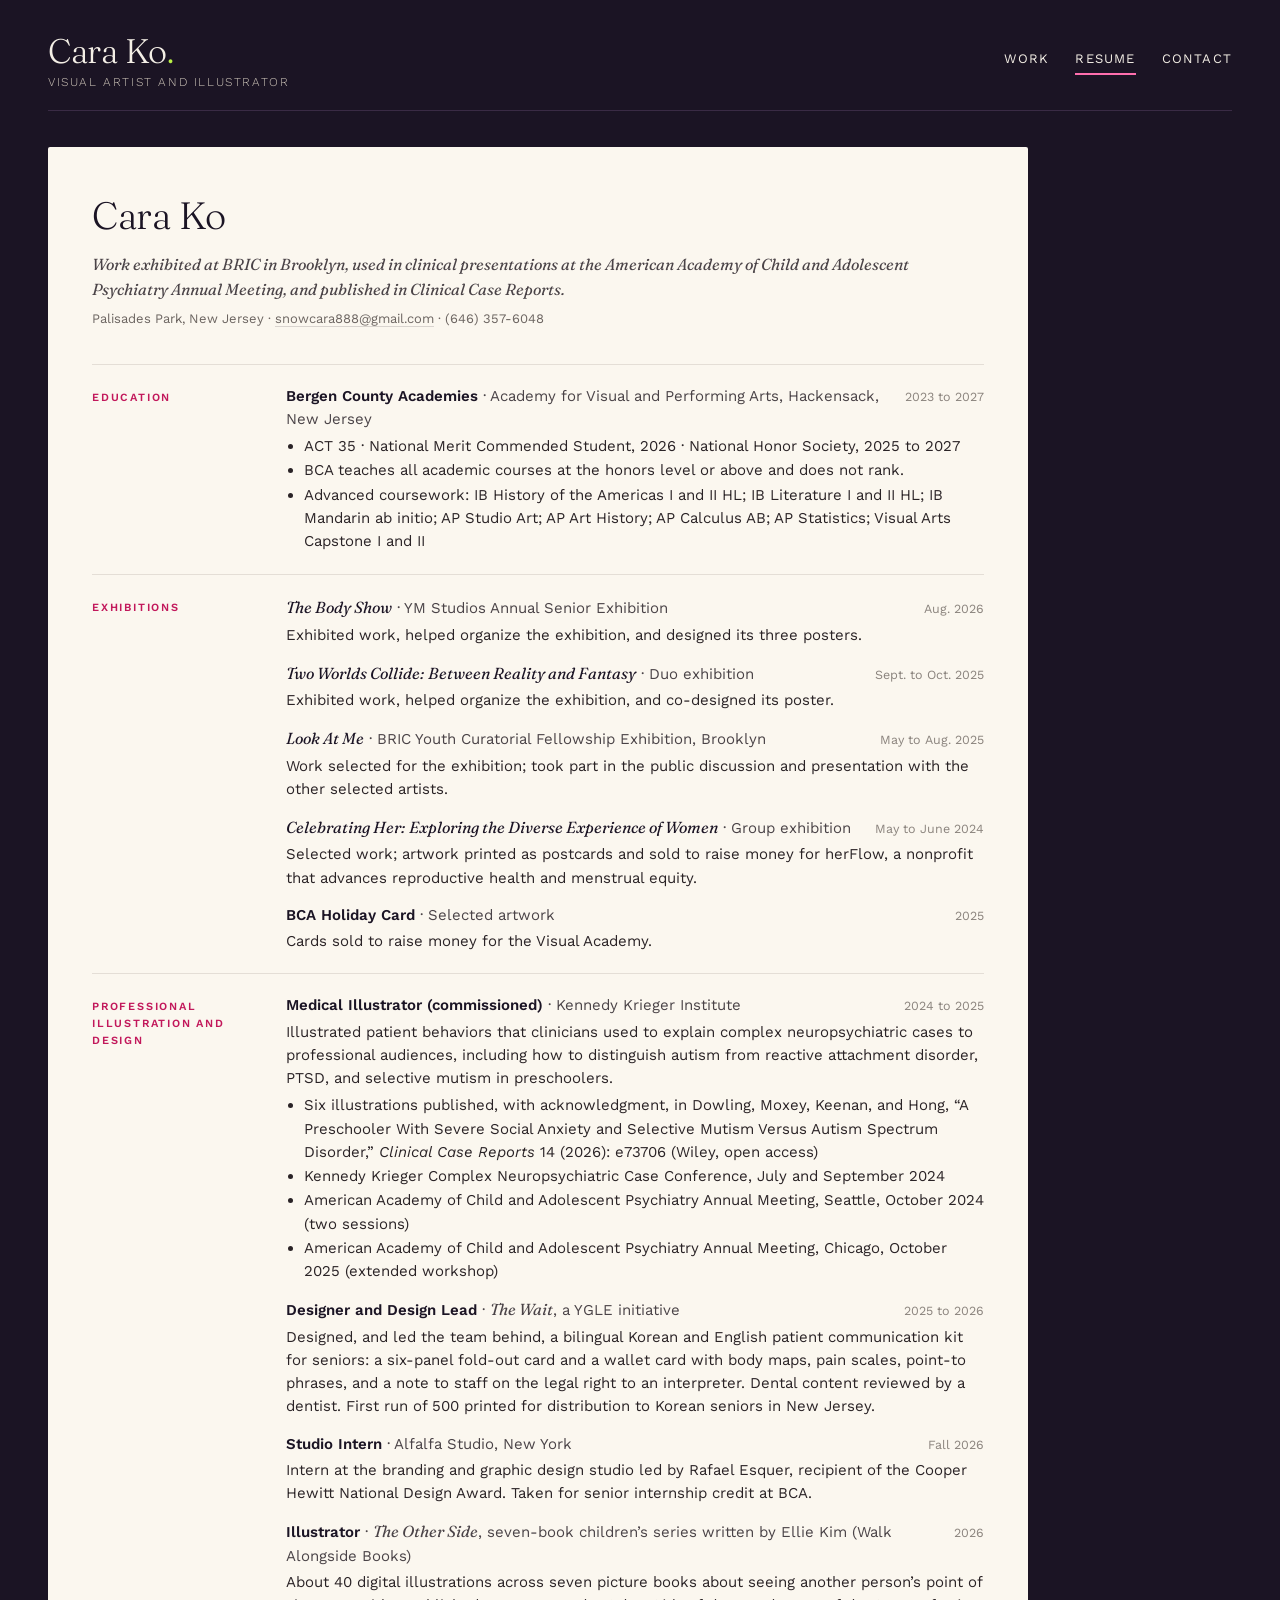
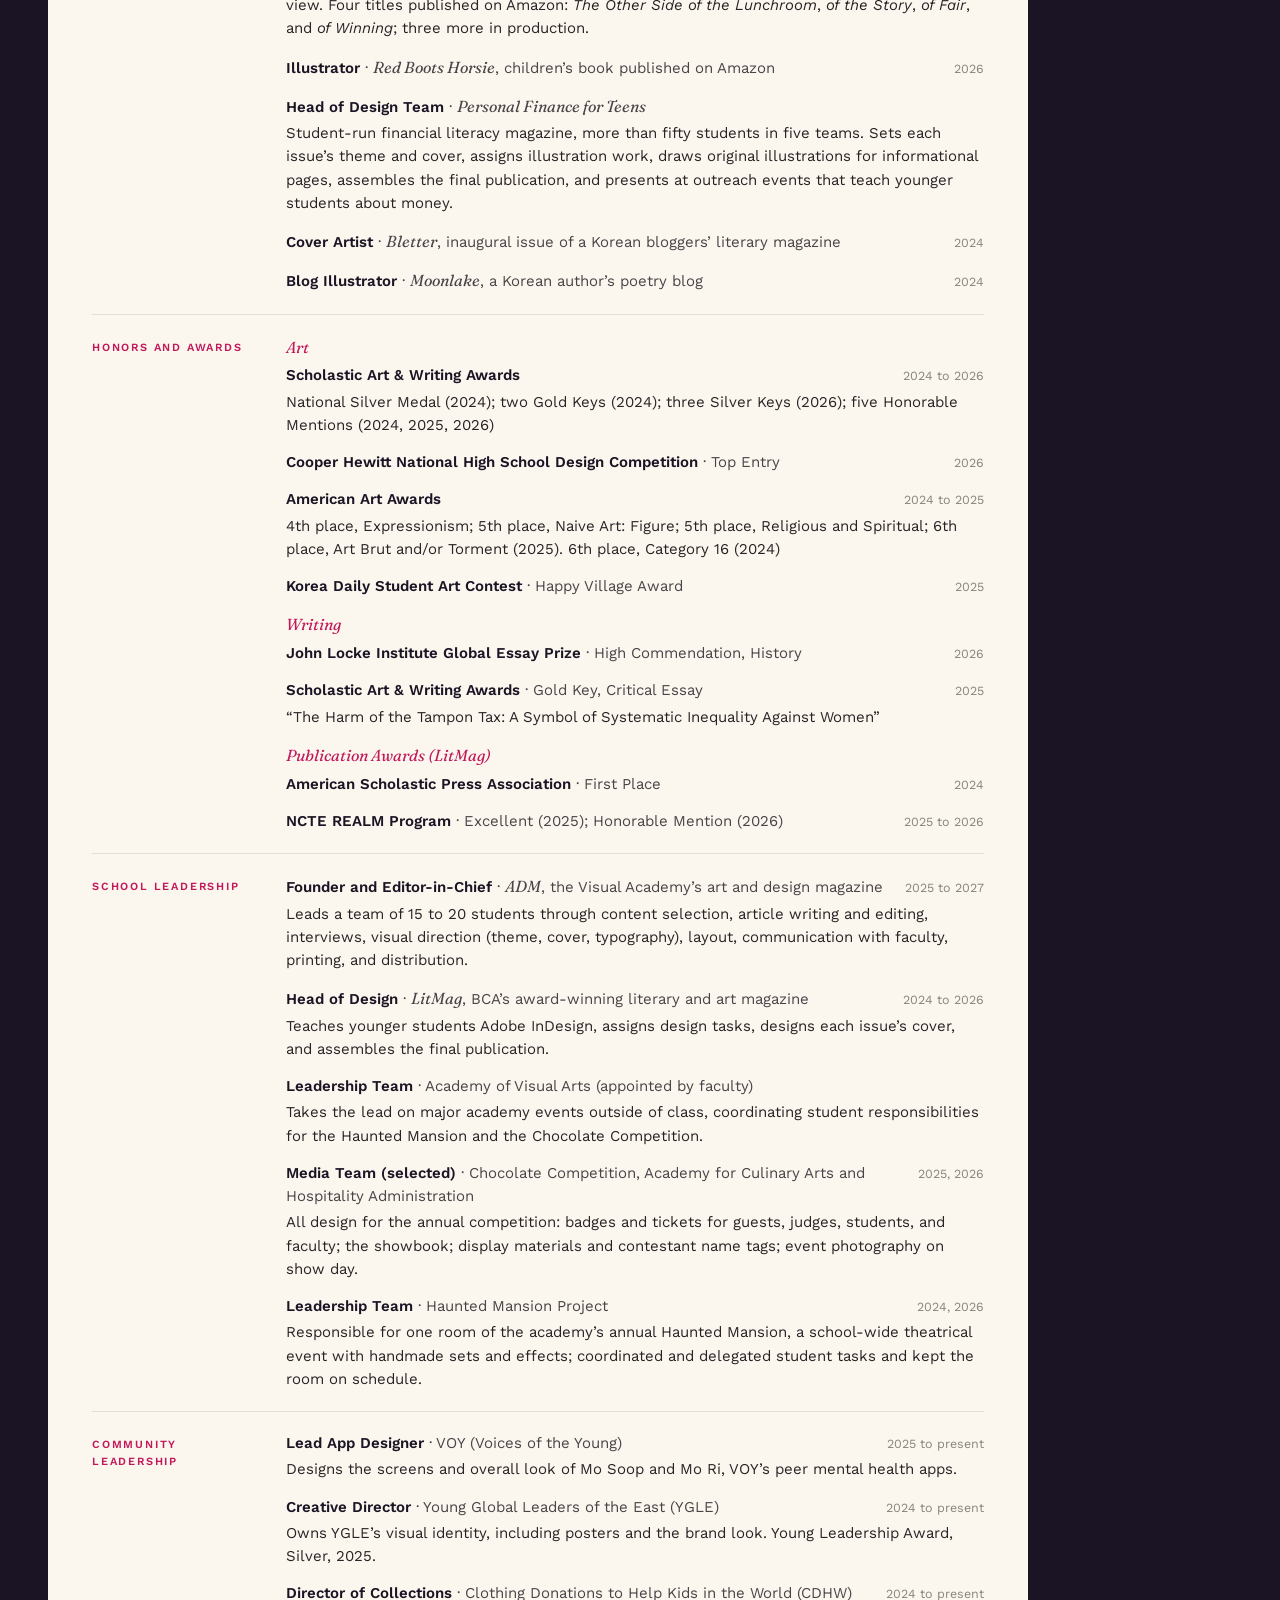
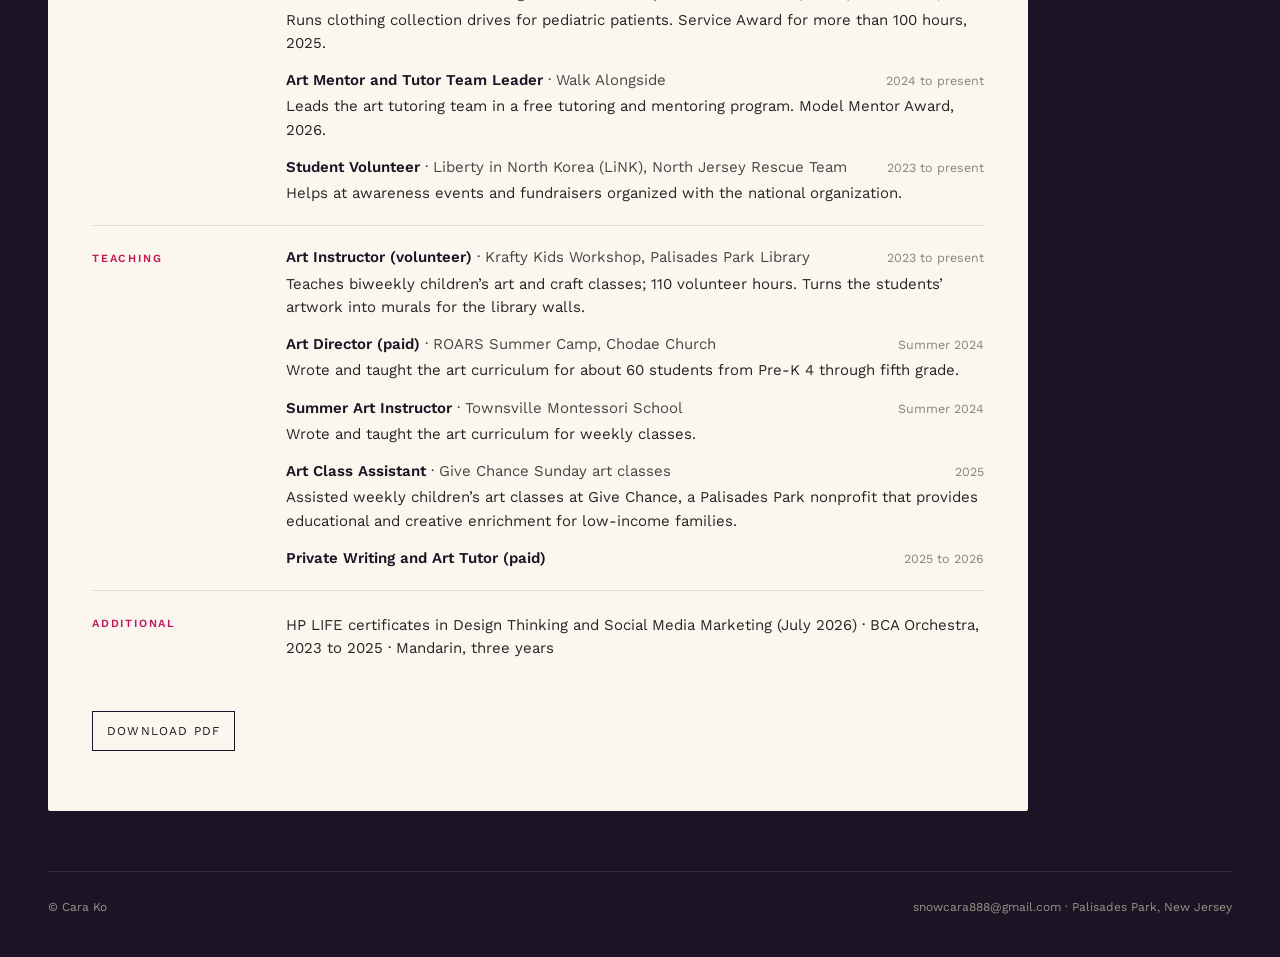
==== resume.html @ 6dc8f52a "Add files via upload" ====
<!doctype html>
<html lang="en">
<head>
<meta charset="utf-8">
<meta name="viewport" content="width=device-width, initial-scale=1">
<title>Cara Ko · Resume</title>
<link rel="stylesheet" href="style.css">
</head>
<body>
<div class="wrap">
  <header class="top">
    <a class="brand" href="index.html">Cara Ko<span class="dot">.</span><small>Visual artist and illustrator</small></a>
    <nav>
      <a href="index.html">Work</a>
      <a href="resume.html" class="on">Resume</a>
      <a href="mailto:snowcara888@gmail.com">Contact</a>
    </nav>
  </header>

  <main class="resume">
    <h1>Cara Ko</h1>
    <p class="lede">Work exhibited at BRIC in Brooklyn, used in clinical presentations at the American Academy of Child and Adolescent Psychiatry Annual Meeting, and published in Clinical Case Reports.</p>
    <div class="contact">Palisades Park, New Jersey · <a href="mailto:snowcara888@gmail.com">snowcara888@gmail.com</a> · (646) 357-6048</div>

    <section class="sec">
      <h2>Education</h2>
      <div>
        <div class="e">
          <div class="row"><div class="h">Bergen County Academies <span class="o">· Academy for Visual and Performing Arts, Hackensack, New Jersey</span></div><div class="d">2023 to 2027</div></div>
          <ul>
            <li>ACT 35 · National Merit Commended Student, 2026 · National Honor Society, 2025 to 2027</li>
            <li>BCA teaches all academic courses at the honors level or above and does not rank.</li>
            <li>Advanced coursework: IB History of the Americas I and II HL; IB Literature I and II HL; IB Mandarin ab initio; AP Studio Art; AP Art History; AP Calculus AB; AP Statistics; Visual Arts Capstone I and II</li>
          </ul>
        </div>
      </div>
    </section>

    <section class="sec">
      <h2>Exhibitions</h2>
      <div>
        <div class="e"><div class="row"><div class="h"><i>The Body Show</i> <span class="o">· YM Studios Annual Senior Exhibition</span></div><div class="d">Aug. 2026</div></div><div class="b">Exhibited work, helped organize the exhibition, and designed its three posters.</div></div>
        <div class="e"><div class="row"><div class="h"><i>Two Worlds Collide: Between Reality and Fantasy</i> <span class="o">· Duo exhibition</span></div><div class="d">Sept. to Oct. 2025</div></div><div class="b">Exhibited work, helped organize the exhibition, and co-designed its poster.</div></div>
        <div class="e"><div class="row"><div class="h"><i>Look At Me</i> <span class="o">· BRIC Youth Curatorial Fellowship Exhibition, Brooklyn</span></div><div class="d">May to Aug. 2025</div></div><div class="b">Work selected for the exhibition; took part in the public discussion and presentation with the other selected artists.</div></div>
        <div class="e"><div class="row"><div class="h"><i>Celebrating Her: Exploring the Diverse Experience of Women</i> <span class="o">· Group exhibition</span></div><div class="d">May to June 2024</div></div><div class="b">Selected work; artwork printed as postcards and sold to raise money for herFlow, a nonprofit that advances reproductive health and menstrual equity.</div></div>
        <div class="e"><div class="row"><div class="h">BCA Holiday Card <span class="o">· Selected artwork</span></div><div class="d">2025</div></div><div class="b">Cards sold to raise money for the Visual Academy.</div></div>
      </div>
    </section>

    <section class="sec">
      <h2>Professional Illustration and Design</h2>
      <div>
        <div class="e">
          <div class="row"><div class="h">Medical Illustrator (commissioned) <span class="o">· Kennedy Krieger Institute</span></div><div class="d">2024 to 2025</div></div>
          <div class="b">Illustrated patient behaviors that clinicians used to explain complex neuropsychiatric cases to professional audiences, including how to distinguish autism from reactive attachment disorder, PTSD, and selective mutism in preschoolers.</div>
          <ul>
            <li>Six illustrations published, with acknowledgment, in Dowling, Moxey, Keenan, and Hong, “A Preschooler With Severe Social Anxiety and Selective Mutism Versus Autism Spectrum Disorder,” <i>Clinical Case Reports</i> 14 (2026): e73706 (Wiley, open access)</li>
            <li>Kennedy Krieger Complex Neuropsychiatric Case Conference, July and September 2024</li>
            <li>American Academy of Child and Adolescent Psychiatry Annual Meeting, Seattle, October 2024 (two sessions)</li>
            <li>American Academy of Child and Adolescent Psychiatry Annual Meeting, Chicago, October 2025 (extended workshop)</li>
          </ul>
        </div>
        <div class="e">
          <div class="row"><div class="h">Designer and Design Lead <span class="o">· <i>The Wait</i>, a YGLE initiative</span></div><div class="d">2025 to 2026</div></div>
          <div class="b">Designed, and led the team behind, a bilingual Korean and English patient communication kit for seniors: a six-panel fold-out card and a wallet card with body maps, pain scales, point-to phrases, and a note to staff on the legal right to an interpreter. Dental content reviewed by a dentist. First run of 500 printed for distribution to Korean seniors in New Jersey.</div>
        </div>
        <div class="e">
          <div class="row"><div class="h">Studio Intern <span class="o">· Alfalfa Studio, New York</span></div><div class="d">Fall 2026</div></div>
          <div class="b">Intern at the branding and graphic design studio led by Rafael Esquer, recipient of the Cooper Hewitt National Design Award. Taken for senior internship credit at BCA.</div>
        </div>
        <div class="e">
          <div class="row"><div class="h">Illustrator <span class="o">· <i>The Other Side</i>, seven-book children’s series written by Ellie Kim (Walk Alongside Books)</span></div><div class="d">2026</div></div>
          <div class="b">About 40 digital illustrations across seven picture books about seeing another person’s point of view. Four titles published on Amazon: <a href="https://a.co/d/08vH377O"><i>The Other Side of the Lunchroom</i></a>, <a href="https://a.co/d/07xS8hRt"><i>of the Story</i></a>, <a href="https://a.co/d/06LGuINt"><i>of Fair</i></a>, and <a href="https://a.co/d/076fmKp7"><i>of Winning</i></a>; three more in production.</div>
        </div>
        <div class="e"><div class="row"><div class="h">Illustrator <span class="o">· <i>Red Boots Horsie</i>, children’s book published on Amazon</span></div><div class="d">2026</div></div></div>
        <div class="e">
          <div class="row"><div class="h">Head of Design Team <span class="o">· <i>Personal Finance for Teens</i></span></div><div class="d"></div></div>
          <div class="b">Student-run financial literacy magazine, more than fifty students in five teams. Sets each issue’s theme and cover, assigns illustration work, draws original illustrations for informational pages, assembles the final publication, and presents at outreach events that teach younger students about money.</div>
        </div>
        <div class="e"><div class="row"><div class="h">Cover Artist <span class="o">· <i>Bletter</i>, inaugural issue of a Korean bloggers’ literary magazine</span></div><div class="d">2024</div></div></div>
        <div class="e"><div class="row"><div class="h">Blog Illustrator <span class="o">· <i>Moonlake</i>, a Korean author’s poetry blog</span></div><div class="d">2024</div></div></div>
      </div>
    </section>

    <section class="sec">
      <h2>Honors and Awards</h2>
      <div>
        <div class="sub">Art</div>
        <div class="e"><div class="row"><div class="h">Scholastic Art &amp; Writing Awards</div><div class="d">2024 to 2026</div></div><div class="b">National Silver Medal (2024); two Gold Keys (2024); three Silver Keys (2026); five Honorable Mentions (2024, 2025, 2026)</div></div>
        <div class="e"><div class="row"><div class="h">Cooper Hewitt National High School Design Competition <span class="o">· Top Entry</span></div><div class="d">2026</div></div></div>
        <div class="e"><div class="row"><div class="h">American Art Awards</div><div class="d">2024 to 2025</div></div><div class="b">4th place, Expressionism; 5th place, Naive Art: Figure; 5th place, Religious and Spiritual; 6th place, Art Brut and/or Torment (2025). 6th place, Category 16 (2024)</div></div>
        <div class="e"><div class="row"><div class="h">Korea Daily Student Art Contest <span class="o">· Happy Village Award</span></div><div class="d">2025</div></div></div>
        <div class="sub">Writing</div>
        <div class="e"><div class="row"><div class="h">John Locke Institute Global Essay Prize <span class="o">· High Commendation, History</span></div><div class="d">2026</div></div></div>
        <div class="e"><div class="row"><div class="h">Scholastic Art &amp; Writing Awards <span class="o">· Gold Key, Critical Essay</span></div><div class="d">2025</div></div><div class="b">“The Harm of the Tampon Tax: A Symbol of Systematic Inequality Against Women”</div></div>
        <div class="sub">Publication Awards (LitMag)</div>
        <div class="e"><div class="row"><div class="h">American Scholastic Press Association <span class="o">· First Place</span></div><div class="d">2024</div></div></div>
        <div class="e"><div class="row"><div class="h">NCTE REALM Program <span class="o">· Excellent (2025); Honorable Mention (2026)</span></div><div class="d">2025 to 2026</div></div></div>
      </div>
    </section>

    <section class="sec">
      <h2>School Leadership</h2>
      <div>
        <div class="e"><div class="row"><div class="h">Founder and Editor-in-Chief <span class="o">· <i>ADM</i>, the Visual Academy’s art and design magazine</span></div><div class="d">2025 to 2027</div></div><div class="b">Leads a team of 15 to 20 students through content selection, article writing and editing, interviews, visual direction (theme, cover, typography), layout, communication with faculty, printing, and distribution.</div></div>
        <div class="e"><div class="row"><div class="h">Head of Design <span class="o">· <i>LitMag</i>, BCA’s award-winning literary and art magazine</span></div><div class="d">2024 to 2026</div></div><div class="b">Teaches younger students Adobe InDesign, assigns design tasks, designs each issue’s cover, and assembles the final publication.</div></div>
        <div class="e"><div class="row"><div class="h">Leadership Team <span class="o">· Academy of Visual Arts (appointed by faculty)</span></div><div class="d"></div></div><div class="b">Takes the lead on major academy events outside of class, coordinating student responsibilities for the Haunted Mansion and the Chocolate Competition.</div></div>
        <div class="e"><div class="row"><div class="h">Media Team (selected) <span class="o">· Chocolate Competition, Academy for Culinary Arts and Hospitality Administration</span></div><div class="d">2025, 2026</div></div><div class="b">All design for the annual competition: badges and tickets for guests, judges, students, and faculty; the showbook; display materials and contestant name tags; event photography on show day.</div></div>
        <div class="e"><div class="row"><div class="h">Leadership Team <span class="o">· Haunted Mansion Project</span></div><div class="d">2024, 2026</div></div><div class="b">Responsible for one room of the academy’s annual Haunted Mansion, a school-wide theatrical event with handmade sets and effects; coordinated and delegated student tasks and kept the room on schedule.</div></div>
      </div>
    </section>

    <section class="sec">
      <h2>Community Leadership</h2>
      <div>
        <div class="e"><div class="row"><div class="h">Lead App Designer <span class="o">· VOY (Voices of the Young)</span></div><div class="d">2025 to present</div></div><div class="b">Designs the screens and overall look of Mo Soop and Mo Ri, VOY’s peer mental health apps.</div></div>
        <div class="e"><div class="row"><div class="h">Creative Director <span class="o">· Young Global Leaders of the East (YGLE)</span></div><div class="d">2024 to present</div></div><div class="b">Owns YGLE’s visual identity, including posters and the brand look. Young Leadership Award, Silver, 2025.</div></div>
        <div class="e"><div class="row"><div class="h">Director of Collections <span class="o">· Clothing Donations to Help Kids in the World (CDHW)</span></div><div class="d">2024 to present</div></div><div class="b">Runs clothing collection drives for pediatric patients. Service Award for more than 100 hours, 2025.</div></div>
        <div class="e"><div class="row"><div class="h">Art Mentor and Tutor Team Leader <span class="o">· Walk Alongside</span></div><div class="d">2024 to present</div></div><div class="b">Leads the art tutoring team in a free tutoring and mentoring program. Model Mentor Award, 2026.</div></div>
        <div class="e"><div class="row"><div class="h">Student Volunteer <span class="o">· Liberty in North Korea (LiNK), North Jersey Rescue Team</span></div><div class="d">2023 to present</div></div><div class="b">Helps at awareness events and fundraisers organized with the national organization.</div></div>
      </div>
    </section>

    <section class="sec">
      <h2>Teaching</h2>
      <div>
        <div class="e"><div class="row"><div class="h">Art Instructor (volunteer) <span class="o">· Krafty Kids Workshop, Palisades Park Library</span></div><div class="d">2023 to present</div></div><div class="b">Teaches biweekly children’s art and craft classes; 110 volunteer hours. Turns the students’ artwork into murals for the library walls.</div></div>
        <div class="e"><div class="row"><div class="h">Art Director (paid) <span class="o">· ROARS Summer Camp, Chodae Church</span></div><div class="d">Summer 2024</div></div><div class="b">Wrote and taught the art curriculum for about 60 students from Pre-K 4 through fifth grade.</div></div>
        <div class="e"><div class="row"><div class="h">Summer Art Instructor <span class="o">· Townsville Montessori School</span></div><div class="d">Summer 2024</div></div><div class="b">Wrote and taught the art curriculum for weekly classes.</div></div>
        <div class="e"><div class="row"><div class="h">Art Class Assistant <span class="o">· Give Chance Sunday art classes</span></div><div class="d">2025</div></div><div class="b">Assisted weekly children’s art classes at Give Chance, a Palisades Park nonprofit that provides educational and creative enrichment for low-income families.</div></div>
        <div class="e"><div class="row"><div class="h">Private Writing and Art Tutor (paid)</div><div class="d">2025 to 2026</div></div></div>
      </div>
    </section>

    <section class="sec">
      <h2>Additional</h2>
      <div><div class="e"><div class="b">HP LIFE certificates in Design Thinking and Social Media Marketing (July 2026) · BCA Orchestra, 2023 to 2025 · Mandarin, three years</div></div></div>
    </section>

    <a class="dl" href="Cara_Ko_Resume.pdf">Download PDF</a>
  </main>

  <footer>
    <span>© Cara Ko</span>
    <span>snowcara888@gmail.com · Palisades Park, New Jersey</span>
  </footer>
</div>
</body>
</html>
---- style.css ----
@import url('https://fonts.googleapis.com/css2?family=Fraunces:ital,opsz,wght@0,9..144,300;0,9..144,500;0,9..144,600;1,9..144,300;1,9..144,400&family=Work+Sans:wght@400;500;600&display=swap');

:root {
  --ink: #161616;
  --mid: #555;
  --soft: #8a8a8a;
  --rule: #e4e1dc;
  --paper: #fbfaf7;
  --accent: #d2452b;
  --serif: 'Fraunces', Georgia, serif;
  --sans: 'Work Sans', Helvetica, Arial, sans-serif;
}
* { box-sizing: border-box; }
html, body { margin: 0; }
body {
  font-family: var(--sans); color: var(--ink); background: var(--paper);
  font-size: 15px; line-height: 1.55; -webkit-font-smoothing: antialiased;
}
a { color: inherit; text-decoration: none; }
img { display: block; max-width: 100%; height: auto; }

.wrap { max-width: 1240px; margin: 0 auto; padding: 0 28px; }

/* Header */
header.top { display: flex; align-items: baseline; justify-content: space-between; padding: 34px 0 22px; border-bottom: 1px solid var(--ink); }
.brand { font-family: var(--serif); font-weight: 300; font-size: 34px; letter-spacing: -0.5px; line-height: 1; }
.brand .dot { color: var(--accent); }
.brand small { display: block; font-family: var(--sans); font-size: 12px; letter-spacing: 1.6px; text-transform: uppercase; color: var(--mid); margin-top: 8px; }
nav { display: flex; gap: 26px; font-size: 13px; letter-spacing: 1.2px; text-transform: uppercase; }
nav a { padding-bottom: 4px; border-bottom: 2px solid transparent; }
nav a.on, nav a:hover { border-color: var(--accent); }

/* Intro */
.intro { padding: 44px 0 28px; max-width: 760px; }
.intro h1 { font-family: var(--serif); font-weight: 300; font-size: 40px; line-height: 1.08; margin: 0 0 14px; letter-spacing: -0.6px; }
.intro h1 em { font-style: italic; font-weight: 400; }
.intro p { color: var(--mid); margin: 0; font-size: 16px; }

/* Gallery */
.gallery { columns: 3; column-gap: 22px; padding: 18px 0 60px; }
@media (max-width: 980px) { .gallery { columns: 2; } }
@media (max-width: 600px) { .gallery { columns: 1; } .wrap { padding: 0 18px; } header.top { flex-direction: column; gap: 16px; } }
.work { break-inside: avoid; margin: 0 0 22px; cursor: pointer; }
.work figure { margin: 0; }
.work .frame { background: #fff; border: 1px solid var(--rule); padding: 10px; transition: transform .25s ease, box-shadow .25s ease; position: relative; }
.work:hover .frame { transform: translateY(-3px); box-shadow: 0 14px 30px rgba(0,0,0,.08); }
.work .play { position: absolute; left: 50%; top: 50%; width: 54px; height: 54px; margin: -27px 0 0 -27px; border-radius: 50%; background: rgba(22,22,22,.78); color: #fff; display: grid; place-items: center; font-size: 20px; }
.work figcaption { display: flex; justify-content: space-between; gap: 12px; padding: 9px 2px 0; }
.work .t { font-family: var(--serif); font-size: 17px; font-weight: 500; }
.work .m { color: var(--soft); font-size: 12px; text-align: right; padding-top: 3px; }
.work .num { color: var(--accent); font-size: 11px; letter-spacing: 1.2px; margin-right: 8px; }

/* Lightbox */
.lb { position: fixed; inset: 0; background: var(--paper); display: none; z-index: 50; overflow-y: auto; }
.lb.open { display: block; }
.lb .inner { max-width: 1240px; margin: 0 auto; padding: 28px; display: grid; grid-template-columns: minmax(0, 1fr) 340px; gap: 36px; align-items: start; min-height: 100vh; }
@media (max-width: 900px) { .lb .inner { grid-template-columns: 1fr; } }
.lb .media img, .lb .media video { width: 100%; background: #fff; border: 1px solid var(--rule); padding: 10px; }
.lb .media img + img { margin-top: 18px; }
.lb .side { position: sticky; top: 28px; }
.lb .side .num { color: var(--accent); font-size: 12px; letter-spacing: 1.6px; }
.lb .side h2 { font-family: var(--serif); font-weight: 400; font-size: 30px; margin: 6px 0 4px; line-height: 1.1; }
.lb .side .medium { color: var(--soft); font-size: 13px; margin-bottom: 18px; }
.lb .side p { color: #333; font-size: 15px; }
.lb .ctrl { display: flex; gap: 10px; margin-top: 26px; }
.lb button { font-family: var(--sans); font-size: 12px; letter-spacing: 1.2px; text-transform: uppercase; background: #fff; border: 1px solid var(--ink); padding: 9px 14px; cursor: pointer; }
.lb button:hover { background: var(--ink); color: #fff; }
.lb .close { position: fixed; top: 18px; right: 22px; font-size: 13px; letter-spacing: 1.2px; text-transform: uppercase; background: #fff; border: 1px solid var(--ink); padding: 8px 12px; cursor: pointer; z-index: 2; }

/* Footer */
footer { border-top: 1px solid var(--rule); padding: 26px 0 40px; color: var(--soft); font-size: 12px; display: flex; justify-content: space-between; flex-wrap: wrap; gap: 10px; }

/* Resume */
.resume { padding: 40px 0 70px; max-width: 900px; }
.resume h1 { font-family: var(--serif); font-weight: 300; font-size: 38px; margin: 0 0 6px; letter-spacing: -0.5px; }
.resume .lede { color: var(--mid); font-size: 16px; margin: 0 0 8px; font-family: var(--serif); font-style: italic; }
.resume .contact { color: var(--soft); font-size: 13px; margin-bottom: 34px; }
.resume .contact a { border-bottom: 1px solid var(--rule); }
.sec { display: grid; grid-template-columns: 170px 1fr; gap: 24px; padding: 20px 0; border-top: 1px solid var(--rule); }
@media (max-width: 640px) { .sec { grid-template-columns: 1fr; gap: 6px; } }
.sec h2 { font-size: 11px; letter-spacing: 1.8px; text-transform: uppercase; color: var(--accent); margin: 4px 0 0; font-weight: 600; }
.e { margin-bottom: 14px; }
.e:last-child { margin-bottom: 0; }
.e .row { display: flex; justify-content: space-between; gap: 14px; align-items: baseline; }
.e .h { font-weight: 600; }
.e .h i { font-family: var(--serif); font-weight: 400; font-size: 16px; }
.e .o { color: var(--mid); font-weight: 400; }
.e .d { color: var(--soft); font-size: 12.5px; white-space: nowrap; }
.e .b { color: #333; margin-top: 3px; }
.e ul { margin: 4px 0 0; padding-left: 18px; color: #333; }
.e li { margin: 1px 0; }
.sub { font-family: var(--serif); font-style: italic; color: var(--accent); margin: 10px 0 5px; font-size: 16px; }
.sub:first-child { margin-top: 0; }
.resume .dl { display: inline-block; margin-top: 30px; font-size: 12px; letter-spacing: 1.2px; text-transform: uppercase; border: 1px solid var(--ink); padding: 10px 14px; }
.resume .dl:hover { background: var(--ink); color: #fff; }
/* Bold variant: dark backdrop drawn from Cara’s palette; descriptions stay on light panels for easy reading. */
:root {
  --ink: #f4efe6;
  --mid: #cfc6ba;
  --soft: #9a9186;
  --rule: #3a2b45;
  --paper: #1b1424;
  --accent: #ff6fae;
  --accent2: #b8f046;
  --gold: #e9c46a;
  --panel: #fbf7ef;
  --panel-ink: #1b1424;
}
body { background: var(--paper); background-image: radial-gradient(1200px 600px at 80% -10%, #3a1f4d 0%, rgba(58,31,77,0) 60%); }
header.top { border-bottom-color: var(--rule); }
.brand .dot { color: var(--accent2); }
nav a.on, nav a:hover { border-color: var(--accent); }

/* Hero */
.hero { display: grid; grid-template-columns: 1.15fr 1fr; gap: 40px; align-items: center; padding: 40px 0 26px; }
@media (max-width: 900px) { .hero { grid-template-columns: 1fr; } }
.hero .pic { position: relative; }
.hero .pic img { border: 1px solid var(--rule); box-shadow: 0 30px 60px rgba(0,0,0,.45); }
.hero .pic .tag { position: absolute; left: -10px; bottom: 18px; background: var(--accent2); color: #111; font-size: 11px; letter-spacing: 1.6px; text-transform: uppercase; padding: 7px 10px; transform: rotate(-2deg); }
.hero h1 { font-family: var(--serif); font-weight: 300; font-size: 44px; line-height: 1.04; margin: 0 0 16px; letter-spacing: -0.6px; color: var(--ink); }
.hero h1 em { font-style: italic; font-weight: 400; color: var(--accent); }
.hero p { color: var(--mid); font-size: 16px; margin: 0 0 18px; }
.hero .cta { display: inline-block; font-size: 12px; letter-spacing: 1.4px; text-transform: uppercase; border: 1px solid var(--ink); padding: 10px 14px; color: var(--ink); }
.hero .cta:hover { background: var(--ink); color: var(--paper); }

/* Gallery frames */
.work .frame { background: #fff; border-color: transparent; }
.work:hover .frame { box-shadow: 0 18px 40px rgba(0,0,0,.5), 0 0 0 2px var(--accent); }
.work .t { color: var(--ink); }
.work .m { color: var(--soft); }
.work .num { color: var(--accent2); }
.work .play { background: var(--accent); color: #111; }

/* Lightbox: dark stage, light reading panel */
.lb { background: rgba(27,20,36,.98); }
.lb .media img, .lb .media video { background: #fff; border-color: transparent; }
.lb .side { background: var(--panel); color: var(--panel-ink); padding: 26px 26px 28px; border-radius: 2px; }
.lb .side .num { color: #c2185b; }
.lb .side h2 { color: var(--panel-ink); }
.lb .side .medium { color: #6b6460; }
.lb .side p { color: #2a2326; }
.lb button, .lb .close { background: var(--panel); color: var(--panel-ink); border-color: var(--panel-ink); }
.lb button:hover, .lb .close:hover { background: var(--panel-ink); color: var(--panel); }

footer { border-top-color: var(--rule); color: var(--soft); }

/* Resume page: light reading sheet on the dark ground */
.resume { background: var(--panel); color: var(--panel-ink); padding: 40px 44px 60px; margin: 36px 0 60px; max-width: 980px; border-radius: 2px; }
@media (max-width: 640px) { .resume { padding: 26px 18px 40px; } }
.resume h1, .resume .lede { color: var(--panel-ink); }
.resume .lede { color: #4a4347; }
.resume .contact { color: #6b6460; }
.resume .contact a { border-bottom-color: #d9d4cf; }
.sec { border-top-color: #e4ded6; }
.sec h2 { color: #c2185b; }
.e .o { color: #4a4347; } .e .d { color: #8a837d; } .e .b, .e ul { color: #2a2326; }
.sub { color: #c2185b; }
.resume .dl { color: var(--panel-ink); border-color: var(--panel-ink); }
.resume .dl:hover { background: var(--panel-ink); color: var(--panel); }
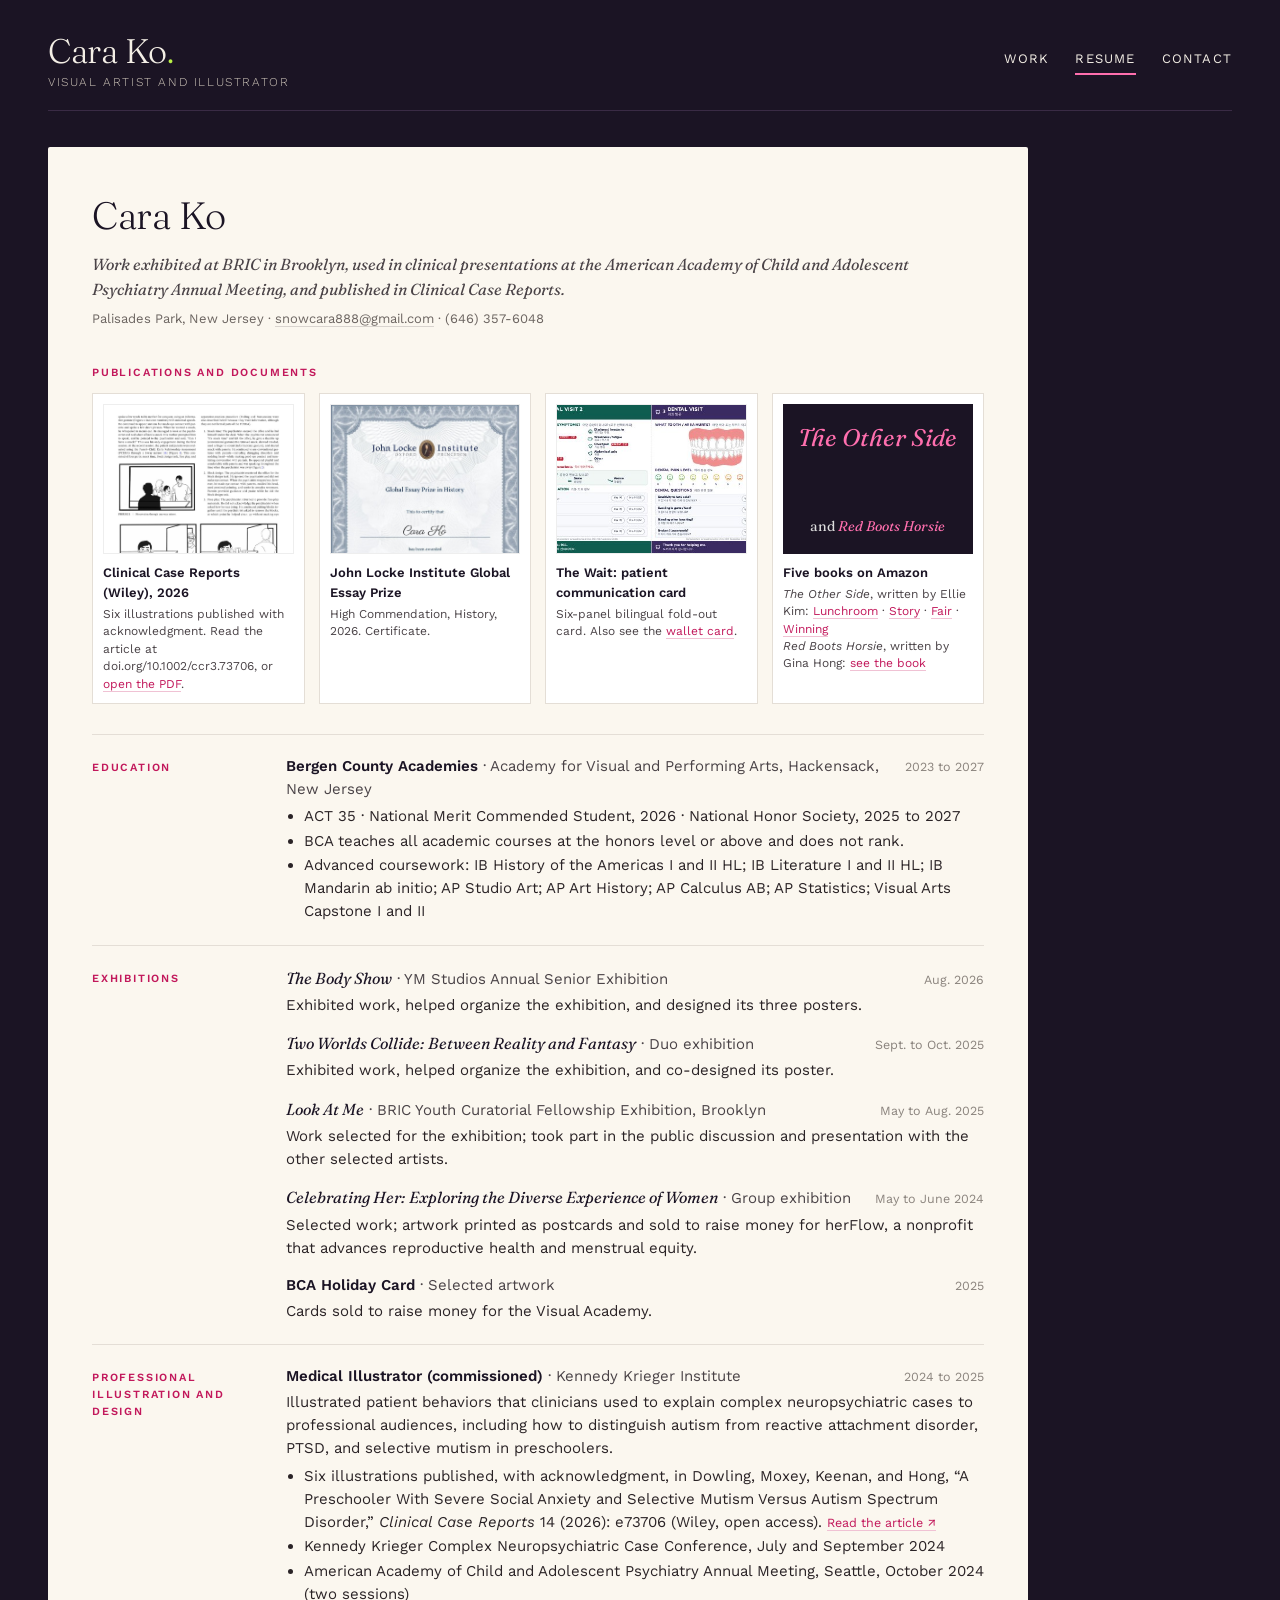
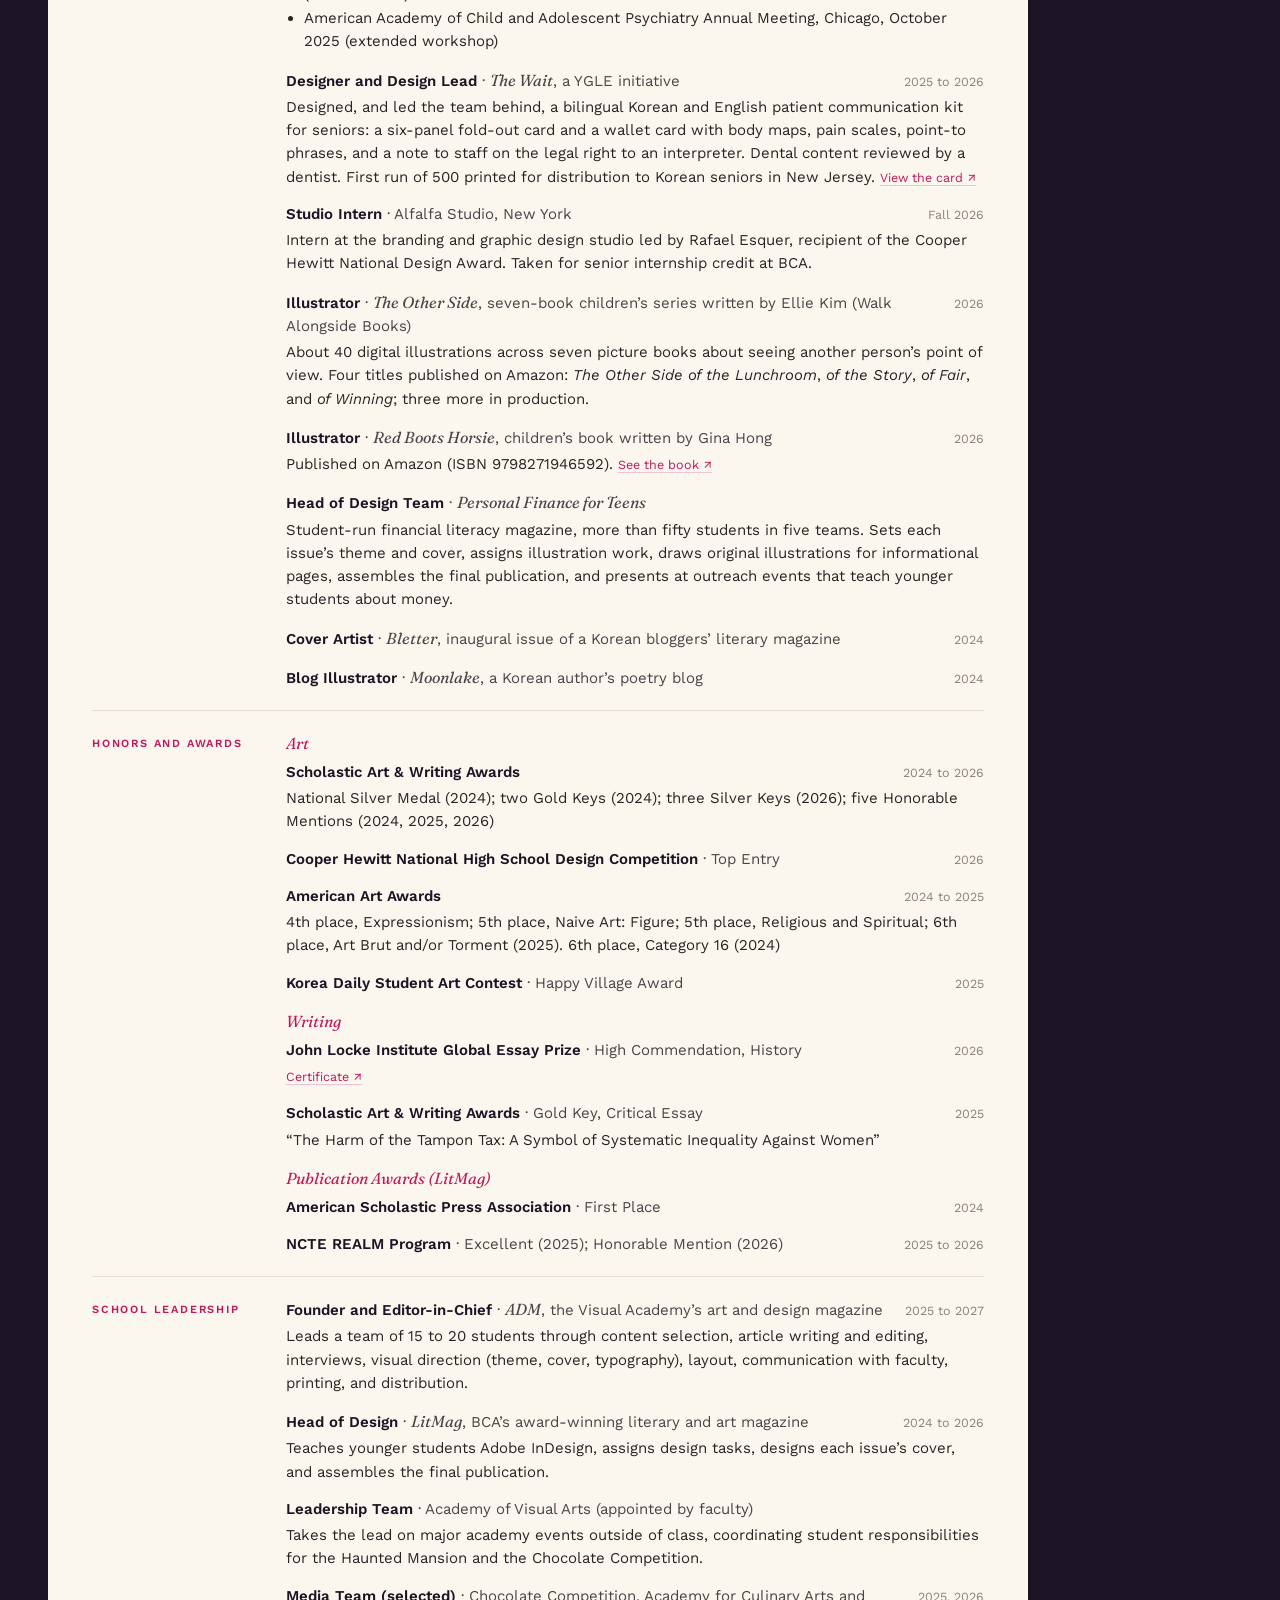
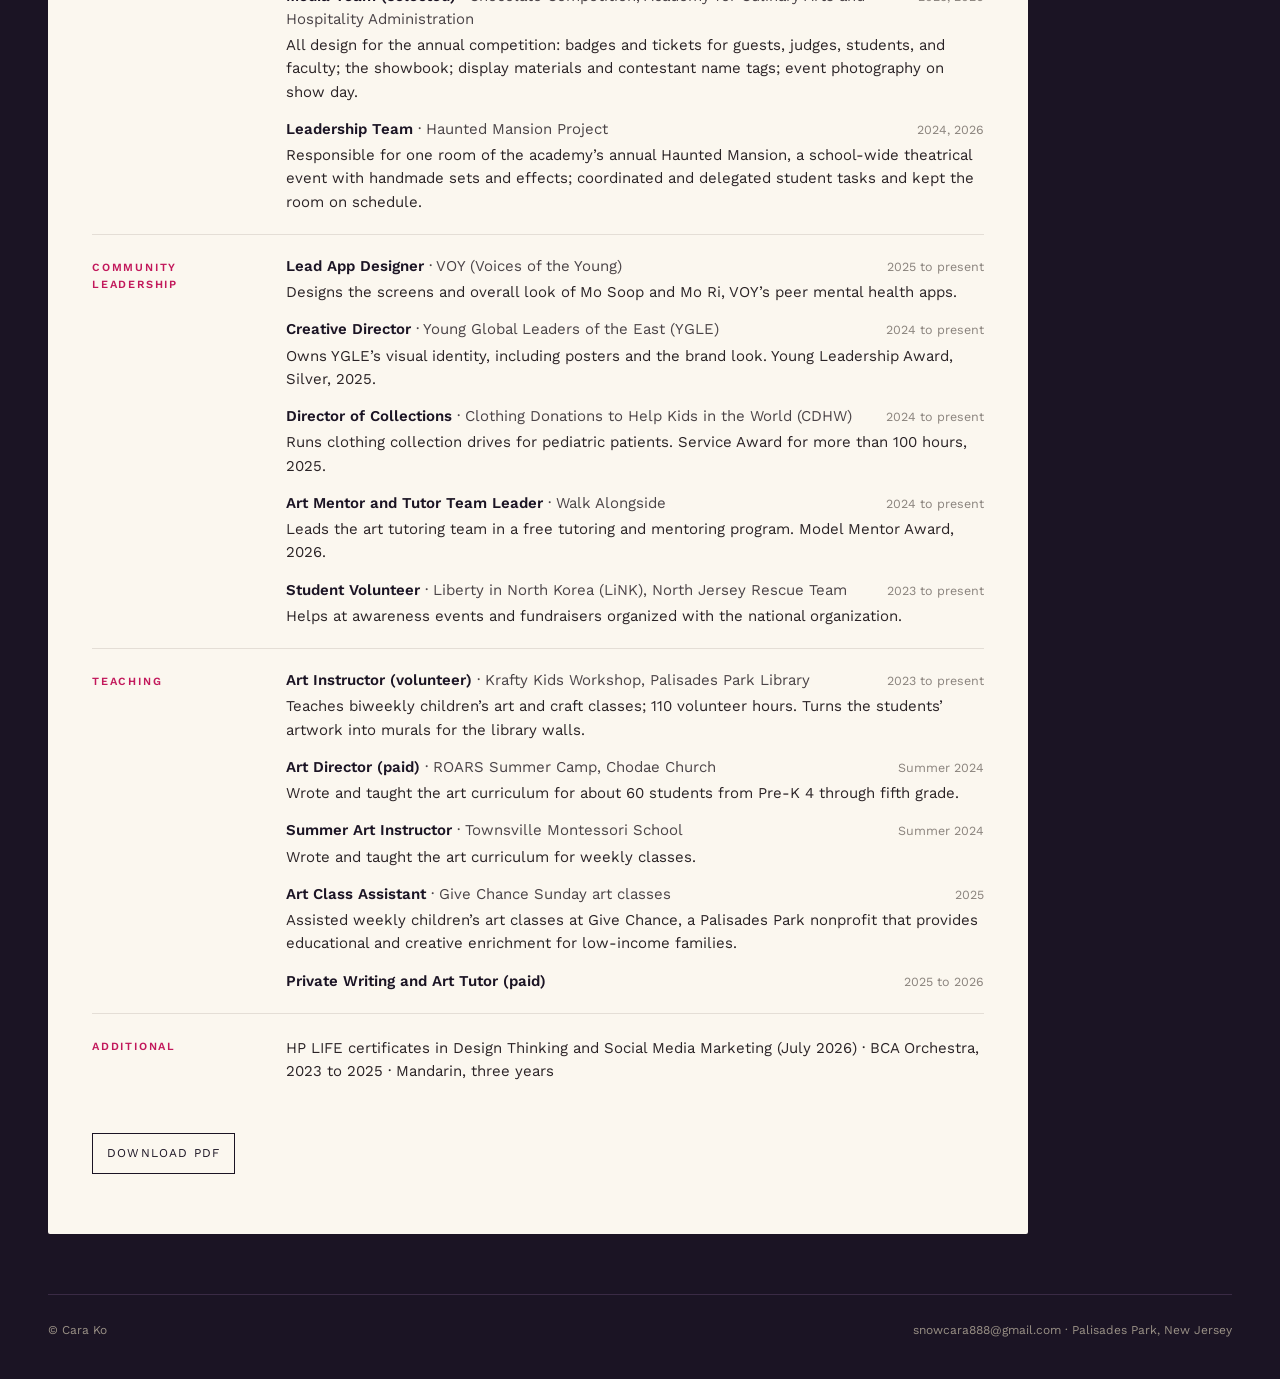
==== commit 82b880f4: "Add files via upload" ====
--- a/resume.html
+++ b/resume.html
@@ -21,6 +21,32 @@
     <h1>Cara Ko</h1>
     <p class="lede">Work exhibited at BRIC in Brooklyn, used in clinical presentations at the American Academy of Child and Adolescent Psychiatry Annual Meeting, and published in Clinical Case Reports.</p>
     <div class="contact">Palisades Park, New Jersey · <a href="mailto:snowcara888@gmail.com">snowcara888@gmail.com</a> · (646) 357-6048</div>
+
+    <section class="docs">
+      <h2>Publications and Documents</h2>
+      <div class="docgrid">
+        <a class="doc" href="https://doi.org/10.1002/ccr3.73706" target="_blank" rel="noopener">
+          <img src="docs/clinical-case-reports-figures.jpg" alt="Figures in Clinical Case Reports">
+          <div class="dt">Clinical Case Reports (Wiley), 2026</div>
+          <div class="dd">Six illustrations published with acknowledgment. Read the article at doi.org/10.1002/ccr3.73706, or <span class="alt" data-href="docs/clinical-case-reports-2026.pdf">open the PDF</span>.</div>
+        </a>
+        <a class="doc" href="docs/john-locke-high-commendation.pdf" target="_blank" rel="noopener">
+          <img src="docs/john-locke.jpg" alt="John Locke Institute High Commendation">
+          <div class="dt">John Locke Institute Global Essay Prize</div>
+          <div class="dd">High Commendation, History, 2026. Certificate.</div>
+        </a>
+        <a class="doc" href="docs/the-wait-card.pdf" target="_blank" rel="noopener">
+          <img src="docs/the-wait-card.jpg" alt="The Wait fold-out card">
+          <div class="dt">The Wait: patient communication card</div>
+          <div class="dd">Six-panel bilingual fold-out card. Also see the <span class="alt" data-href="docs/the-wait-wallet-card.pdf">wallet card</span>.</div>
+        </a>
+        <a class="doc books" href="https://a.co/d/08vH377O" target="_blank" rel="noopener">
+          <div class="bk"><i>The Other Side</i><br><span style="font-size:14px;color:#ddd">and <i>Red Boots Horsie</i></span></div>
+          <div class="dt">Five books on Amazon</div>
+          <div class="dd"><i>The Other Side</i>, written by Ellie Kim: <span class="alt" data-href="https://a.co/d/08vH377O">Lunchroom</span> · <span class="alt" data-href="https://a.co/d/07xS8hRt">Story</span> · <span class="alt" data-href="https://a.co/d/06LGuINt">Fair</span> · <span class="alt" data-href="https://a.co/d/076fmKp7">Winning</span><br><i>Red Boots Horsie</i>, written by Gina Hong: <span class="alt" data-href="https://www.amazon.com/dp/B0H4T65CF2">see the book</span></div>
+        </a>
+      </div>
+    </section>
 
     <section class="sec">
       <h2>Education</h2>
@@ -54,7 +80,7 @@
           <div class="row"><div class="h">Medical Illustrator (commissioned) <span class="o">· Kennedy Krieger Institute</span></div><div class="d">2024 to 2025</div></div>
           <div class="b">Illustrated patient behaviors that clinicians used to explain complex neuropsychiatric cases to professional audiences, including how to distinguish autism from reactive attachment disorder, PTSD, and selective mutism in preschoolers.</div>
           <ul>
-            <li>Six illustrations published, with acknowledgment, in Dowling, Moxey, Keenan, and Hong, “A Preschooler With Severe Social Anxiety and Selective Mutism Versus Autism Spectrum Disorder,” <i>Clinical Case Reports</i> 14 (2026): e73706 (Wiley, open access)</li>
+            <li>Six illustrations published, with acknowledgment, in Dowling, Moxey, Keenan, and Hong, “A Preschooler With Severe Social Anxiety and Selective Mutism Versus Autism Spectrum Disorder,” <i>Clinical Case Reports</i> 14 (2026): e73706 (Wiley, open access). <a class="pl" href="https://doi.org/10.1002/ccr3.73706" target="_blank" rel="noopener">Read the article ↗</a></li>
             <li>Kennedy Krieger Complex Neuropsychiatric Case Conference, July and September 2024</li>
             <li>American Academy of Child and Adolescent Psychiatry Annual Meeting, Seattle, October 2024 (two sessions)</li>
             <li>American Academy of Child and Adolescent Psychiatry Annual Meeting, Chicago, October 2025 (extended workshop)</li>
@@ -62,7 +88,7 @@
         </div>
         <div class="e">
           <div class="row"><div class="h">Designer and Design Lead <span class="o">· <i>The Wait</i>, a YGLE initiative</span></div><div class="d">2025 to 2026</div></div>
-          <div class="b">Designed, and led the team behind, a bilingual Korean and English patient communication kit for seniors: a six-panel fold-out card and a wallet card with body maps, pain scales, point-to phrases, and a note to staff on the legal right to an interpreter. Dental content reviewed by a dentist. First run of 500 printed for distribution to Korean seniors in New Jersey.</div>
+          <div class="b">Designed, and led the team behind, a bilingual Korean and English patient communication kit for seniors: a six-panel fold-out card and a wallet card with body maps, pain scales, point-to phrases, and a note to staff on the legal right to an interpreter. Dental content reviewed by a dentist. First run of 500 printed for distribution to Korean seniors in New Jersey. <a class="pl" href="docs/the-wait-card.pdf" target="_blank" rel="noopener">View the card ↗</a></div>
         </div>
         <div class="e">
           <div class="row"><div class="h">Studio Intern <span class="o">· Alfalfa Studio, New York</span></div><div class="d">Fall 2026</div></div>
@@ -72,7 +98,7 @@
           <div class="row"><div class="h">Illustrator <span class="o">· <i>The Other Side</i>, seven-book children’s series written by Ellie Kim (Walk Alongside Books)</span></div><div class="d">2026</div></div>
           <div class="b">About 40 digital illustrations across seven picture books about seeing another person’s point of view. Four titles published on Amazon: <a href="https://a.co/d/08vH377O"><i>The Other Side of the Lunchroom</i></a>, <a href="https://a.co/d/07xS8hRt"><i>of the Story</i></a>, <a href="https://a.co/d/06LGuINt"><i>of Fair</i></a>, and <a href="https://a.co/d/076fmKp7"><i>of Winning</i></a>; three more in production.</div>
         </div>
-        <div class="e"><div class="row"><div class="h">Illustrator <span class="o">· <i>Red Boots Horsie</i>, children’s book published on Amazon</span></div><div class="d">2026</div></div></div>
+        <div class="e"><div class="row"><div class="h">Illustrator <span class="o">· <i>Red Boots Horsie</i>, children’s book written by Gina Hong</span></div><div class="d">2026</div></div><div class="b">Published on Amazon (ISBN 9798271946592). <a class="pl" href="https://www.amazon.com/dp/B0H4T65CF2" target="_blank" rel="noopener">See the book ↗</a></div></div>
         <div class="e">
           <div class="row"><div class="h">Head of Design Team <span class="o">· <i>Personal Finance for Teens</i></span></div><div class="d"></div></div>
           <div class="b">Student-run financial literacy magazine, more than fifty students in five teams. Sets each issue’s theme and cover, assigns illustration work, draws original illustrations for informational pages, assembles the final publication, and presents at outreach events that teach younger students about money.</div>
@@ -91,7 +117,7 @@
         <div class="e"><div class="row"><div class="h">American Art Awards</div><div class="d">2024 to 2025</div></div><div class="b">4th place, Expressionism; 5th place, Naive Art: Figure; 5th place, Religious and Spiritual; 6th place, Art Brut and/or Torment (2025). 6th place, Category 16 (2024)</div></div>
         <div class="e"><div class="row"><div class="h">Korea Daily Student Art Contest <span class="o">· Happy Village Award</span></div><div class="d">2025</div></div></div>
         <div class="sub">Writing</div>
-        <div class="e"><div class="row"><div class="h">John Locke Institute Global Essay Prize <span class="o">· High Commendation, History</span></div><div class="d">2026</div></div></div>
+        <div class="e"><div class="row"><div class="h">John Locke Institute Global Essay Prize <span class="o">· High Commendation, History</span></div><div class="d">2026</div></div><div class="b"><a class="pl" href="docs/john-locke-high-commendation.pdf" target="_blank" rel="noopener">Certificate ↗</a></div></div>
         <div class="e"><div class="row"><div class="h">Scholastic Art &amp; Writing Awards <span class="o">· Gold Key, Critical Essay</span></div><div class="d">2025</div></div><div class="b">“The Harm of the Tampon Tax: A Symbol of Systematic Inequality Against Women”</div></div>
         <div class="sub">Publication Awards (LitMag)</div>
         <div class="e"><div class="row"><div class="h">American Scholastic Press Association <span class="o">· First Place</span></div><div class="d">2024</div></div></div>
@@ -145,5 +171,8 @@
     <span>snowcara888@gmail.com · Palisades Park, New Jersey</span>
   </footer>
 </div>
+<script>
+document.querySelectorAll('.alt[data-href]').forEach(el => el.addEventListener('click', e => { e.preventDefault(); e.stopPropagation(); window.open(el.dataset.href, '_blank', 'noopener'); }));
+</script>
 </body>
 </html>
--- a/style.css
+++ b/style.css
@@ -157,3 +157,19 @@
 .sub { color: #c2185b; }
 .resume .dl { color: var(--panel-ink); border-color: var(--panel-ink); }
 .resume .dl:hover { background: var(--panel-ink); color: var(--panel); }
+
+/* Documents */
+.docs { margin: 0 0 30px; }
+.docs h2 { font-size: 11px; letter-spacing: 1.8px; text-transform: uppercase; color: #c2185b; margin: 0 0 12px; font-weight: 600; }
+.docgrid { display: grid; grid-template-columns: repeat(4, 1fr); gap: 14px; }
+@media (max-width: 900px) { .docgrid { grid-template-columns: repeat(2, 1fr); } }
+@media (max-width: 520px) { .docgrid { grid-template-columns: 1fr; } }
+.doc { display: block; background: #fff; border: 1px solid #e4ded6; padding: 10px; color: var(--panel-ink); transition: transform .2s, box-shadow .2s; }
+.doc:hover { transform: translateY(-2px); box-shadow: 0 10px 24px rgba(0,0,0,.12); }
+.doc img { width: 100%; height: 150px; object-fit: cover; object-position: top; border: 1px solid #eee; }
+.doc .bk { height: 150px; display: grid; place-items: center; background: #1b1424; color: #fff; font-family: var(--serif); font-size: 24px; text-align: center; padding: 10px; }
+.doc .bk i { color: #ff6fae; }
+.doc .dt { font-weight: 600; font-size: 13px; margin-top: 9px; }
+.doc .dd { color: #4a4347; font-size: 12px; margin-top: 3px; line-height: 1.45; }
+.doc .alt { color: #c2185b; border-bottom: 1px solid #f0c2d4; cursor: pointer; }
+.pl { color: #c2185b; font-size: 12.5px; border-bottom: 1px solid #f0c2d4; }
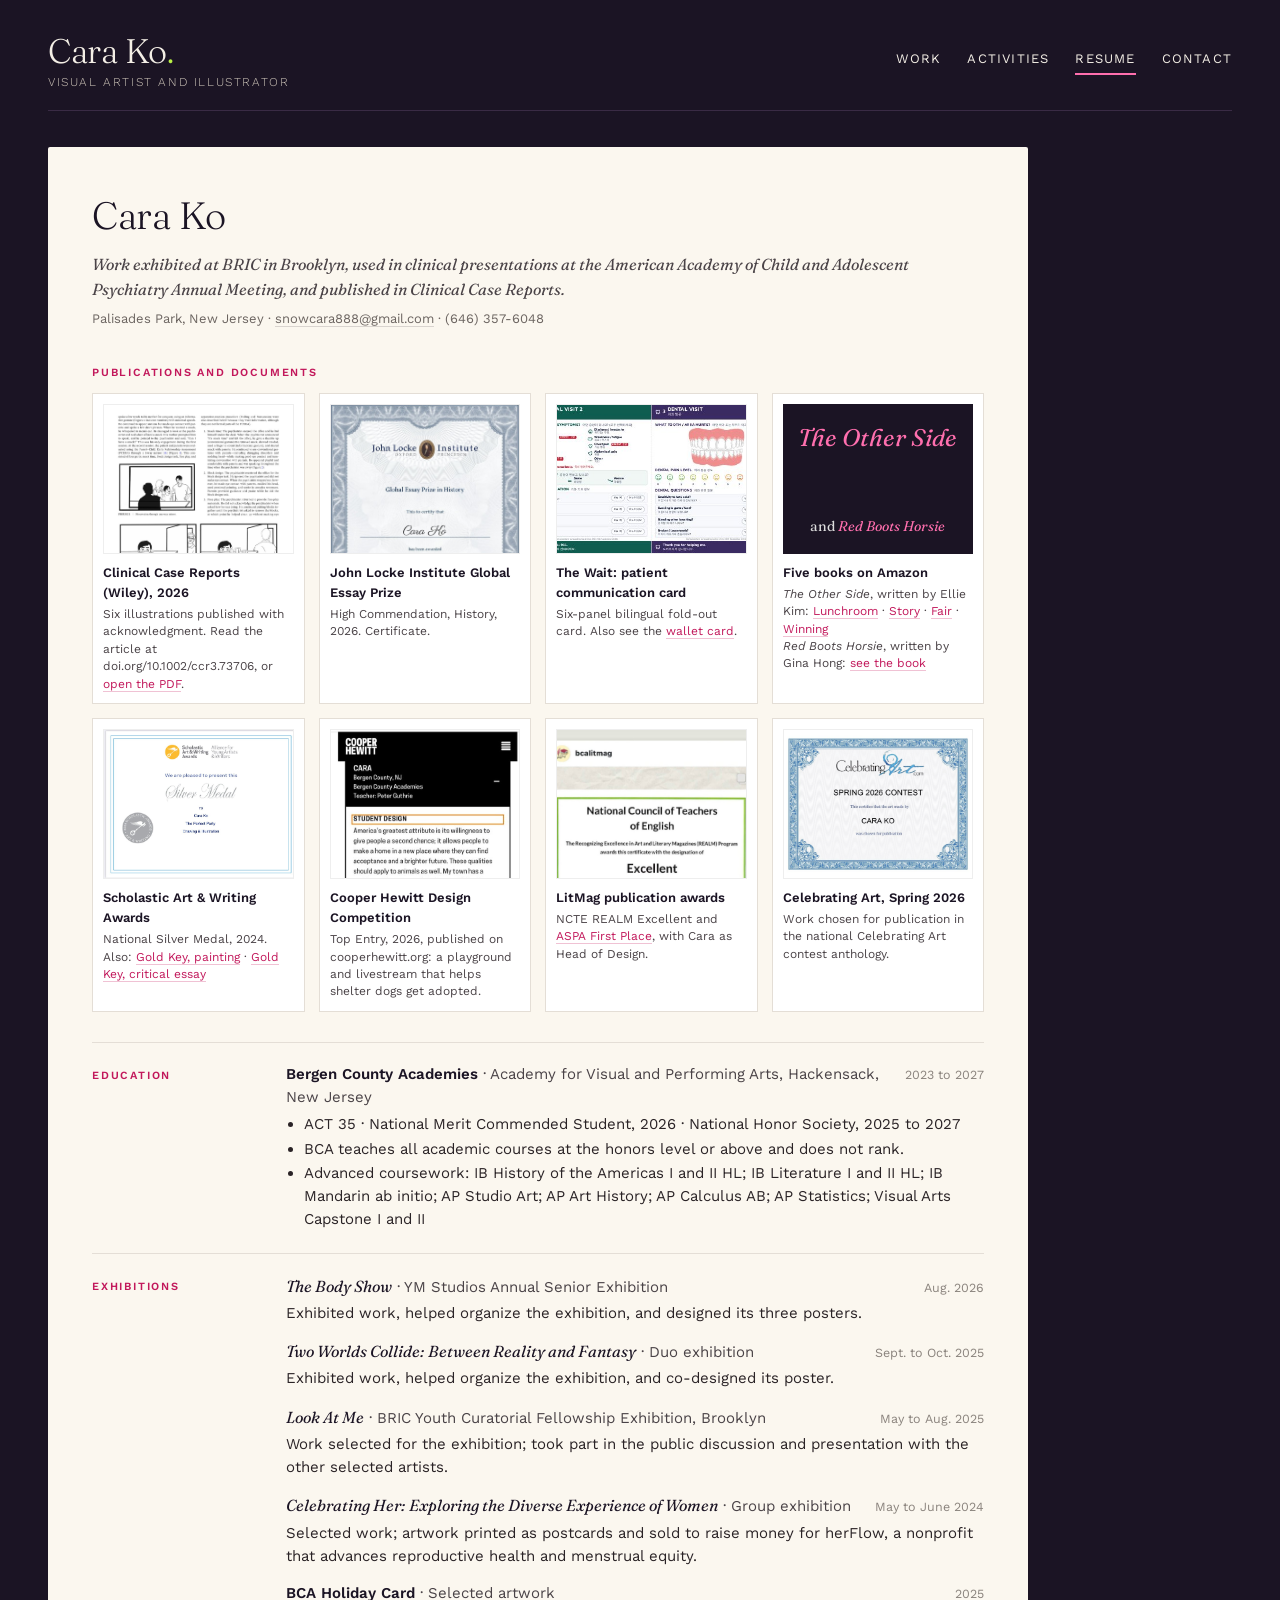
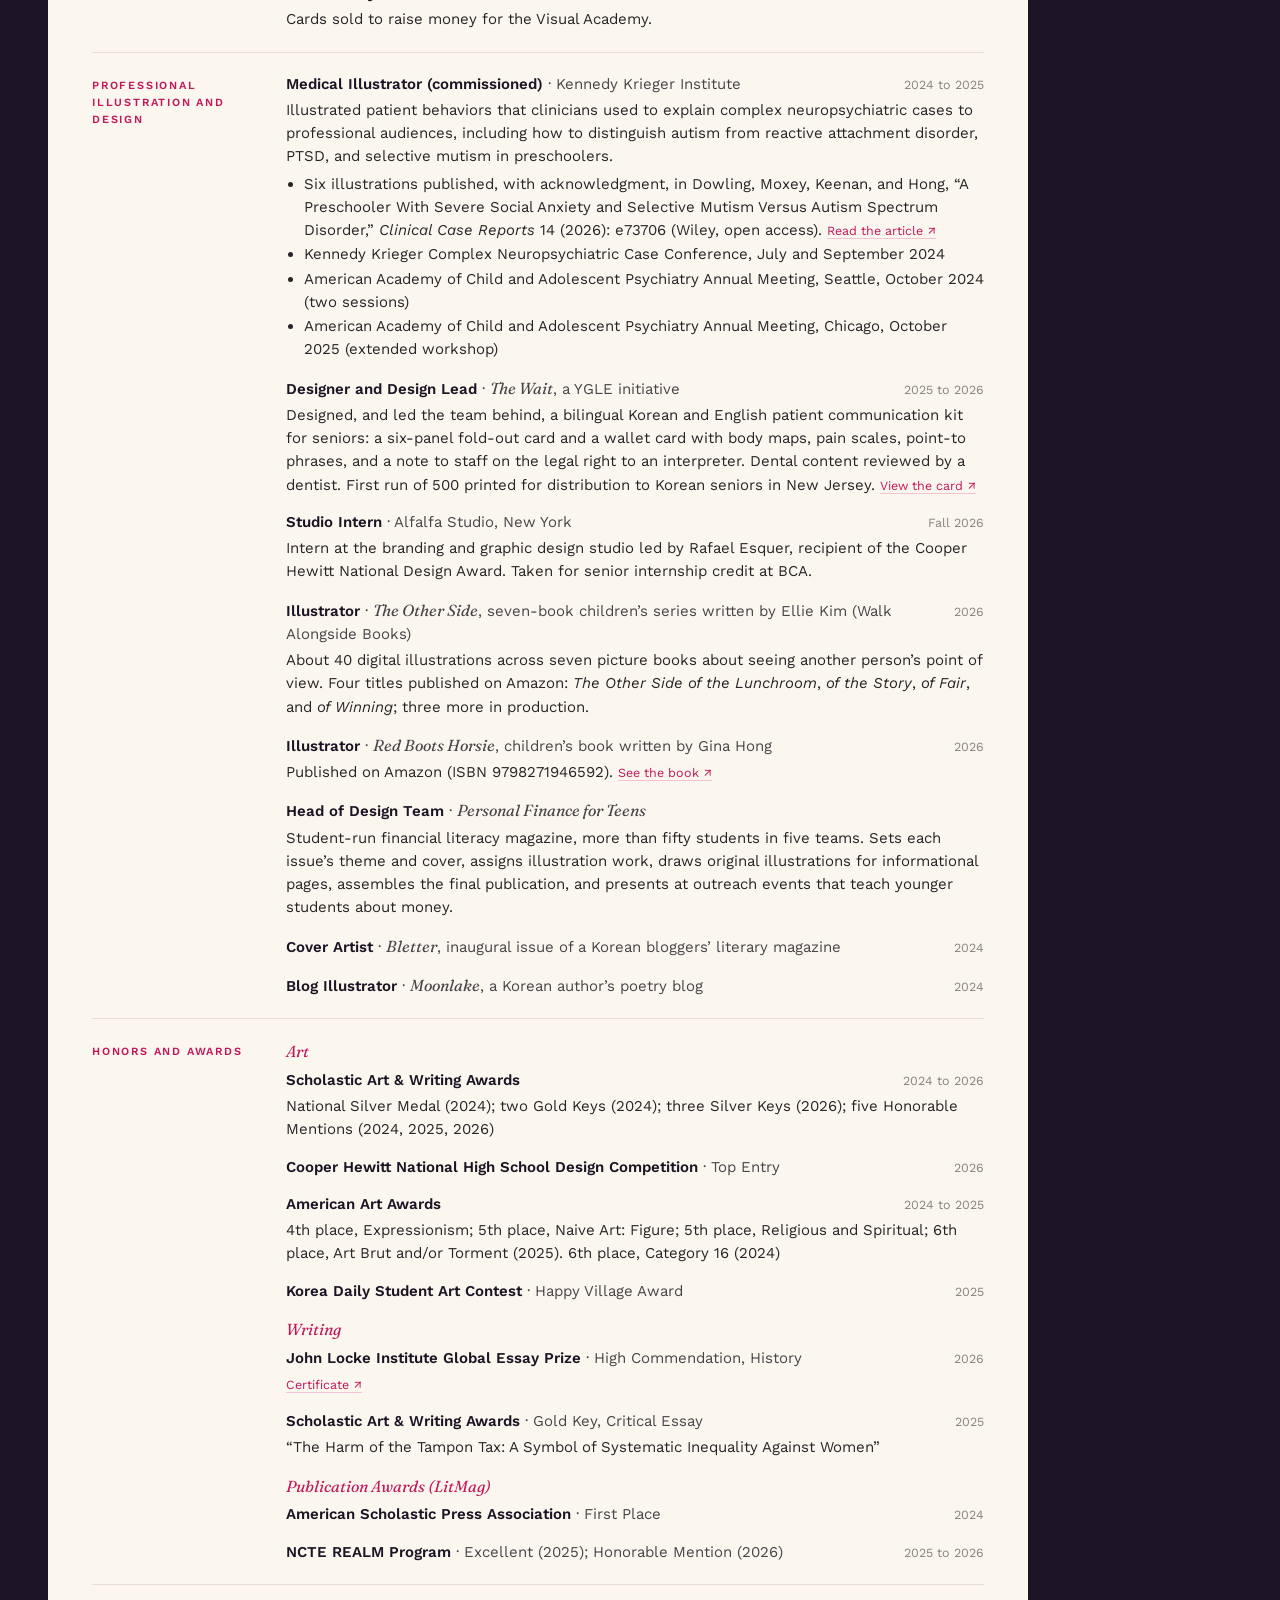
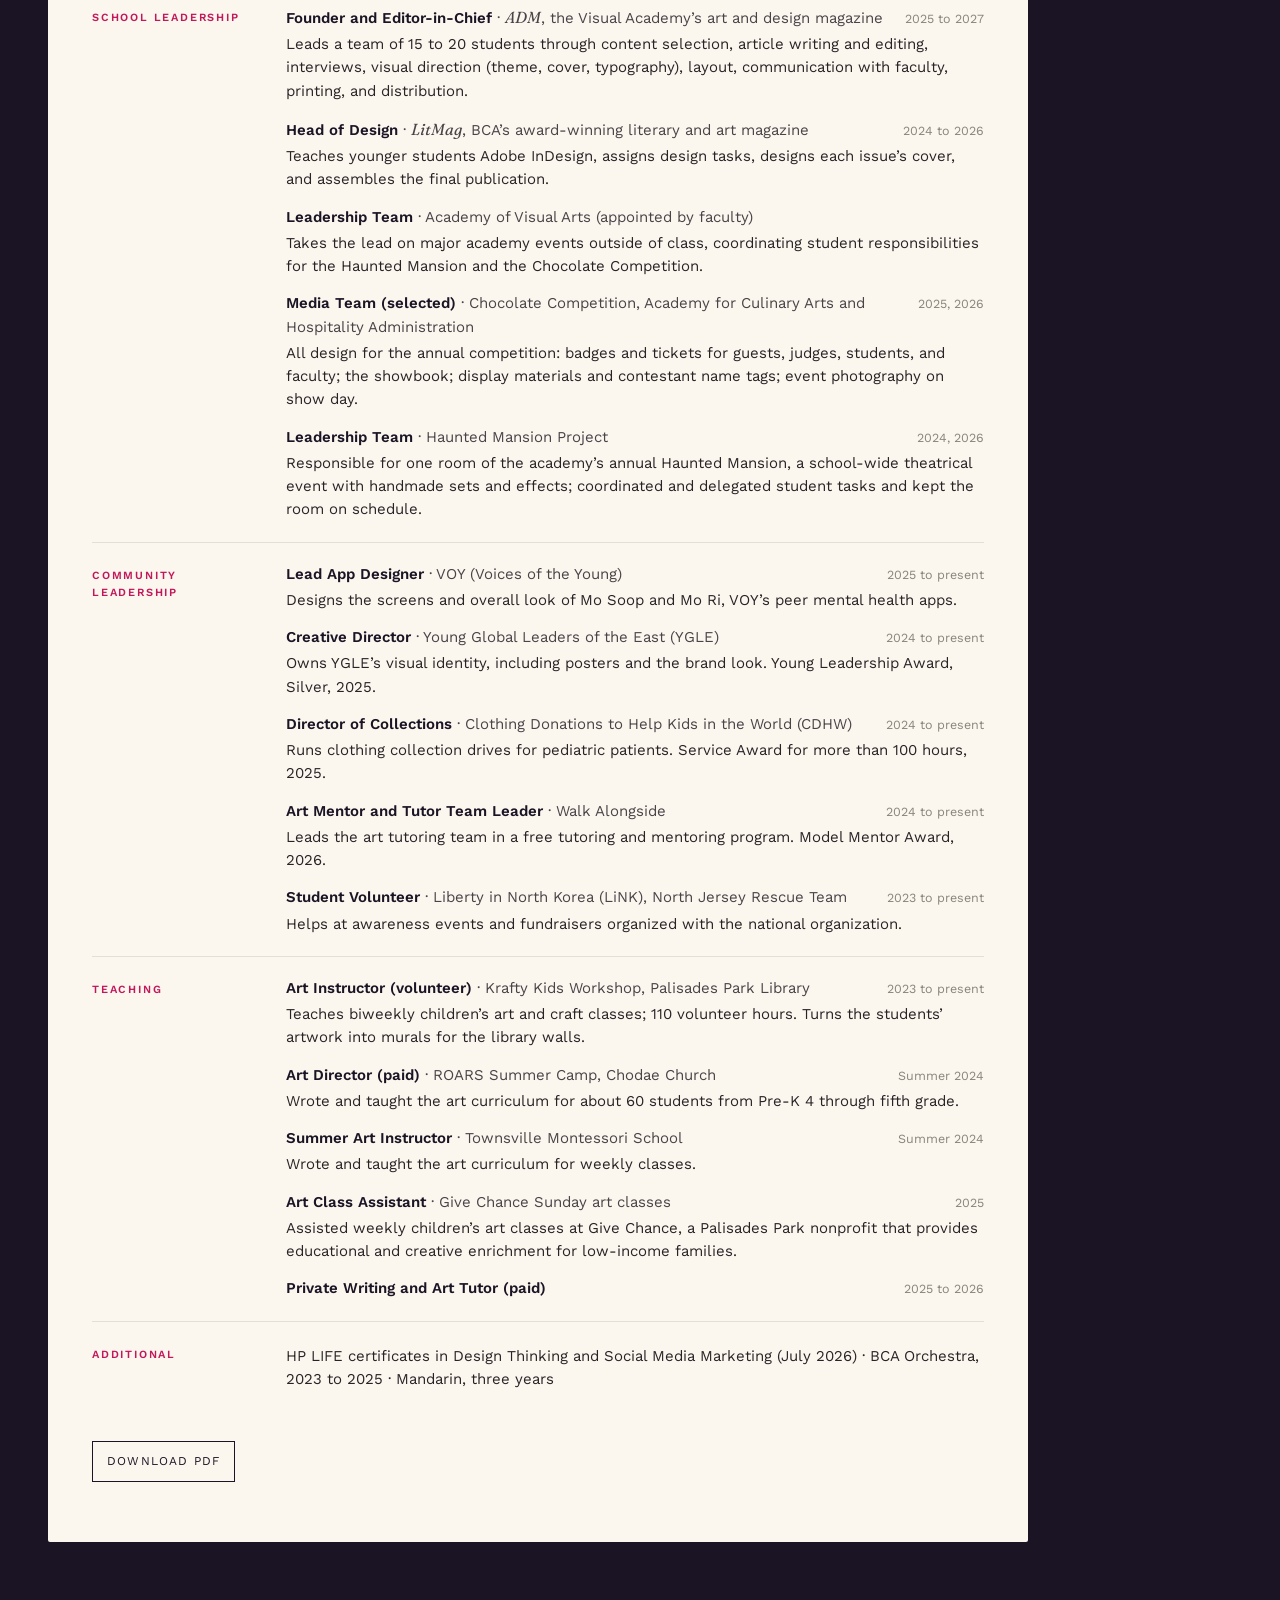
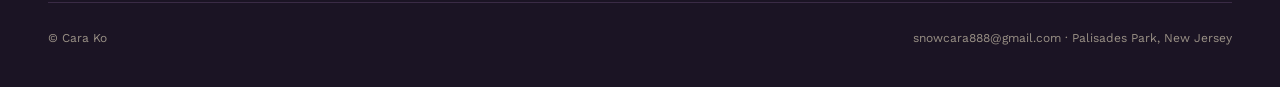
==== commit 7b245d12: "Add files via upload" ====
--- a/resume.html
+++ b/resume.html
@@ -12,6 +12,7 @@
     <a class="brand" href="index.html">Cara Ko<span class="dot">.</span><small>Visual artist and illustrator</small></a>
     <nav>
       <a href="index.html">Work</a>
+      <a href="activities.html">Activities</a>
       <a href="resume.html" class="on">Resume</a>
       <a href="mailto:snowcara888@gmail.com">Contact</a>
     </nav>
@@ -44,6 +45,26 @@
           <div class="bk"><i>The Other Side</i><br><span style="font-size:14px;color:#ddd">and <i>Red Boots Horsie</i></span></div>
           <div class="dt">Five books on Amazon</div>
           <div class="dd"><i>The Other Side</i>, written by Ellie Kim: <span class="alt" data-href="https://a.co/d/08vH377O">Lunchroom</span> · <span class="alt" data-href="https://a.co/d/07xS8hRt">Story</span> · <span class="alt" data-href="https://a.co/d/06LGuINt">Fair</span> · <span class="alt" data-href="https://a.co/d/076fmKp7">Winning</span><br><i>Red Boots Horsie</i>, written by Gina Hong: <span class="alt" data-href="https://www.amazon.com/dp/B0H4T65CF2">see the book</span></div>
+        </a>
+        <a class="doc" href="docs/scholastic-silver-medal.jpg" target="_blank" rel="noopener">
+          <img src="docs/scholastic-silver-medal.jpg" alt="Scholastic National Silver Medal">
+          <div class="dt">Scholastic Art &amp; Writing Awards</div>
+          <div class="dd">National Silver Medal, 2024. Also: <span class="alt" data-href="docs/scholastic-gold-key.jpg">Gold Key, painting</span> · <span class="alt" data-href="docs/scholastic-gold-key-essay.jpg">Gold Key, critical essay</span></div>
+        </a>
+        <a class="doc" href="docs/cooper-hewitt.jpg" target="_blank" rel="noopener">
+          <img src="docs/cooper-hewitt.jpg" alt="Cooper Hewitt National High School Design Competition entry">
+          <div class="dt">Cooper Hewitt Design Competition</div>
+          <div class="dd">Top Entry, 2026, published on cooperhewitt.org: a playground and livestream that helps shelter dogs get adopted.</div>
+        </a>
+        <a class="doc" href="docs/ncte-excellent.jpg" target="_blank" rel="noopener">
+          <img src="docs/ncte-excellent.jpg" alt="NCTE REALM award for LitMag">
+          <div class="dt">LitMag publication awards</div>
+          <div class="dd">NCTE REALM Excellent and <span class="alt" data-href="docs/aspa-first-place.jpg">ASPA First Place</span>, with Cara as Head of Design.</div>
+        </a>
+        <a class="doc" href="docs/celebrating-art-2026.jpg" target="_blank" rel="noopener">
+          <img src="docs/celebrating-art-2026.jpg" alt="Celebrating Art certificate">
+          <div class="dt">Celebrating Art, Spring 2026</div>
+          <div class="dd">Work chosen for publication in the national Celebrating Art contest anthology.</div>
         </a>
       </div>
     </section>
--- a/style.css
+++ b/style.css
@@ -173,3 +173,24 @@
 .doc .dd { color: #4a4347; font-size: 12px; margin-top: 3px; line-height: 1.45; }
 .doc .alt { color: #c2185b; border-bottom: 1px solid #f0c2d4; cursor: pointer; }
 .pl { color: #c2185b; font-size: 12.5px; border-bottom: 1px solid #f0c2d4; }
+
+/* Activities page */
+.act-intro h1 { color: var(--ink); }
+.act-intro h1 em { color: var(--accent); }
+.act-intro p { color: var(--mid); }
+.act { padding: 26px 0 18px; border-top: 1px solid var(--rule); }
+.act-head { max-width: 820px; margin-bottom: 16px; }
+.act-head h2 { font-family: var(--serif); font-weight: 400; font-size: 26px; margin: 0 0 8px; color: var(--ink); letter-spacing: -0.3px; }
+.act-head p { color: var(--mid); margin: 0; font-size: 15px; }
+.act-head .pl { color: var(--accent2); border-bottom-color: rgba(184,240,70,.4); }
+.photos { display: grid; grid-template-columns: repeat(4, 1fr); grid-auto-rows: 200px; grid-auto-flow: dense; gap: 14px; }
+@media (max-width: 980px) { .photos { grid-template-columns: repeat(3, 1fr); } }
+@media (max-width: 600px) { .photos { grid-template-columns: repeat(2, 1fr); grid-auto-rows: 160px; } }
+.ph { position: relative; display: block; background: #fff; padding: 6px; overflow: hidden; }
+.ph.tall { grid-row: span 2; }
+.ph img { width: 100%; height: 100%; object-fit: cover; display: block; }
+.ph span { position: absolute; left: 6px; right: 6px; bottom: 6px; background: rgba(27,20,36,.82); color: #fff; font-size: 11.5px; padding: 6px 8px; opacity: 0; transition: opacity .2s; }
+.ph:hover span { opacity: 1; }
+.ph:hover { box-shadow: 0 0 0 2px var(--accent); }
+.lb .inner.single { grid-template-columns: minmax(0, 1fr) 260px; }
+@media (max-width: 900px) { .lb .inner.single { grid-template-columns: 1fr; } }
